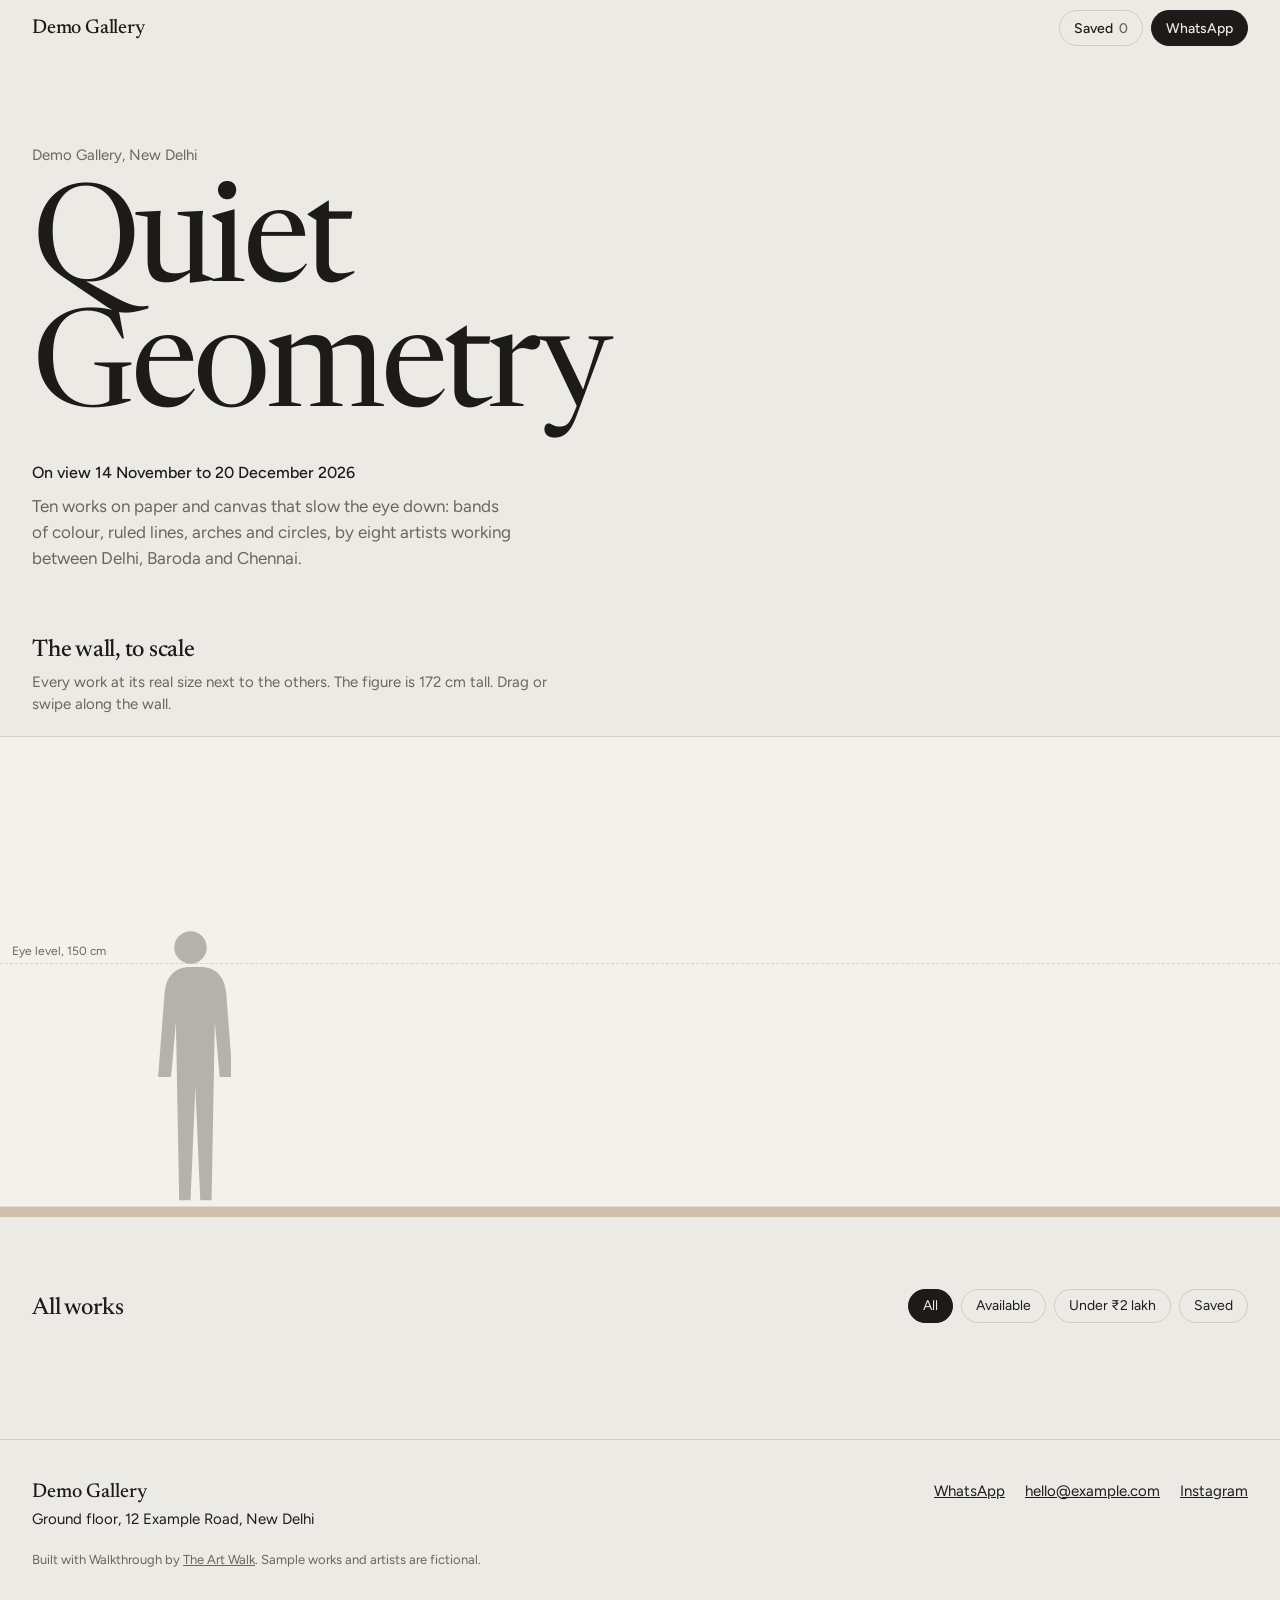
==== index.html @ 68a7f179 "Add files via upload" ====
<!doctype html>
<html lang="en">
<head>
<meta charset="utf-8">
<meta name="viewport" content="width=device-width, initial-scale=1, viewport-fit=cover">
<title>Demo Gallery</title>
<meta name="description" content="Current exhibition, every work to scale, with enquiries on WhatsApp.">
<meta name="theme-color" content="#ECEAE4" media="(prefers-color-scheme: light)">
<meta name="theme-color" content="#1C1B19" media="(prefers-color-scheme: dark)">
<link rel="preconnect" href="https://fonts.googleapis.com">
<link rel="preconnect" href="https://fonts.gstatic.com" crossorigin>
<link href="https://fonts.googleapis.com/css2?family=Figtree:wght@400;500;600&family=Newsreader:ital,opsz,wght@0,6..72,400;0,6..72,500;1,6..72,400&display=swap" rel="stylesheet">
<link rel="stylesheet" href="styles.css">
</head>
<body>

<header class="bar glass" id="bar">
  <a class="brand" href="#" id="brand">Demo Gallery</a>
  <div class="bar-actions">
    <button class="pill" id="savedBtn" type="button" aria-pressed="false">Saved <span id="savedCount">0</span></button>
    <a class="pill pill-solid" id="barEnquire" href="#" target="_blank" rel="noopener">WhatsApp</a>
  </div>
</header>

<main>
  <section class="intro">
    <p class="intro-where" id="introWhere">Demo Gallery, New Delhi</p>
    <h1 class="intro-title" id="showTitle">Quiet Geometry</h1>
    <p class="intro-dates" id="showDates"></p>
    <p class="intro-lede" id="showLede"></p>
  </section>

  <section class="wall-section" aria-labelledby="wallHead">
    <div class="section-head">
      <h2 id="wallHead">The wall, to scale</h2>
      <p>Every work at its real size next to the others. The figure is 172 cm tall. Drag or swipe along the wall.</p>
    </div>
    <div class="wall" id="wall" tabindex="0" aria-label="Works hung to scale, scrolls sideways">
      <div class="wall-inner" id="wallInner"></div>
    </div>
  </section>

  <section class="works" aria-labelledby="worksHead">
    <div class="section-head works-head">
      <h2 id="worksHead">All works</h2>
      <div class="filters" role="group" aria-label="Filter works" id="filters">
        <button type="button" class="chip" data-filter="all" aria-pressed="true">All</button>
        <button type="button" class="chip" data-filter="available" aria-pressed="false">Available</button>
        <button type="button" class="chip" data-filter="under2" aria-pressed="false">Under ₹2 lakh</button>
        <button type="button" class="chip" data-filter="saved" aria-pressed="false">Saved</button>
      </div>
    </div>
    <ul class="grid" id="grid"></ul>
    <p class="empty" id="empty" hidden>Nothing saved yet. Tap the heart on any work to keep it here.</p>
  </section>
</main>

<footer class="foot">
  <div>
    <p class="foot-name" id="footName">Demo Gallery</p>
    <p id="footAddress"></p>
  </div>
  <div class="foot-links" id="footLinks"></div>
  <p class="foot-credit">Built with Walkthrough by <a href="https://www.instagram.com/theartwalk.in/" target="_blank" rel="noopener">The Art Walk</a>. Sample works and artists are fictional.</p>
</footer>

<!-- Artwork viewer -->
<div class="viewer" id="viewer" role="dialog" aria-modal="true" aria-label="Artwork viewer" hidden>
  <div class="v-backdrop" id="vBackdrop"></div>
  <div class="v-stage" id="vStage"><div class="v-track" id="vTrack"></div></div>
  <div class="v-top" id="vTop">
    <button class="icon-btn" id="vClose" type="button" aria-label="Close viewer">
      <svg viewBox="0 0 24 24" aria-hidden="true"><path d="M6 6l12 12M18 6L6 18"/></svg>
    </button>
    <span class="v-count" id="vCount" aria-live="polite"></span>
    <button class="icon-btn" id="vSave" type="button" aria-pressed="false" aria-label="Save this work">
      <svg viewBox="0 0 24 24" aria-hidden="true"><path d="M12 20s-7-4.4-7-10a4 4 0 0 1 7-2.6A4 4 0 0 1 19 10c0 5.6-7 10-7 10z"/></svg>
    </button>
  </div>

  <section class="sheet" id="sheet" aria-label="Artwork details">
    <div class="sheet-drag" id="sheetDrag">
      <span class="grip" aria-hidden="true"></span>
      <div class="sheet-peek">
        <div>
          <h2 class="s-title" id="sTitle"></h2>
          <p class="s-artist" id="sArtist"></p>
        </div>
        <p class="s-price" id="sPrice"></p>
      </div>
    </div>
    <div class="sheet-body">
      <div class="s-actions">
        <a class="btn btn-light" id="sEnquire" href="#" target="_blank" rel="noopener">Ask on WhatsApp</a>
        <button class="btn btn-line" id="sWall" type="button">See on a wall</button>
      </div>
      <dl class="s-facts">
        <div><dt>Year</dt><dd id="sYear"></dd></div>
        <div><dt>Medium</dt><dd id="sMedium"></dd></div>
        <div><dt>Size</dt><dd id="sSize"></dd></div>
        <div><dt>Status</dt><dd id="sStatus"></dd></div>
      </dl>
      <p class="s-note" id="sNote"></p>
      <button class="btn btn-quiet" id="sShare" type="button">Share this work</button>
      <p class="s-hint">Double-tap or pinch to look closer. Swipe down to close.</p>
    </div>
  </section>
</div>

<!-- See it on a wall -->
<div class="room" id="room" role="dialog" aria-modal="true" aria-label="See the work on a wall" hidden>
  <div class="room-scene" id="roomScene">
    <div class="room-wall" id="roomWall"></div>
    <div class="room-floor" id="roomFloor"></div>
    <img class="room-art" id="roomArt" alt="">
    <svg class="room-sofa" id="roomSofa" viewBox="0 0 210 85" preserveAspectRatio="none" aria-hidden="true">
      <rect x="6" y="6" width="198" height="50" rx="12" class="sofa-back"/>
      <rect x="0" y="34" width="26" height="42" rx="10" class="sofa-arm"/>
      <rect x="184" y="34" width="26" height="42" rx="10" class="sofa-arm"/>
      <rect x="20" y="46" width="170" height="28" rx="8" class="sofa-seat"/>
      <rect x="14" y="74" width="5" height="11" class="sofa-leg"/>
      <rect x="191" y="74" width="5" height="11" class="sofa-leg"/>
    </svg>
    <svg class="room-person" id="roomPerson" viewBox="0 0 50 172" preserveAspectRatio="none" aria-hidden="true">
      <circle cx="25" cy="12" r="10"/>
      <path d="M25 24c-10 0-15 6-16 16l-4 52h8l3-34 2 110h7l3-70 3 70h7l2-110 3 34h8l-4-52c-1-10-6-16-16-16z"/>
    </svg>
  </div>
  <div class="room-ui" id="roomUi">
    <p class="room-caption" id="roomCaption"></p>
    <div class="swatches" role="group" aria-label="Wall colour" id="swatches">
      <button type="button" data-wall="#EDEAE3" data-floor="#B89B78" aria-pressed="true">Lime white</button>
      <button type="button" data-wall="#CFCBC2" data-floor="#9C8364" aria-pressed="false">Warm grey</button>
      <button type="button" data-wall="#9DAA98" data-floor="#8A6E50" aria-pressed="false">Sage</button>
      <button type="button" data-wall="#2E3B6E" data-floor="#5B4634" aria-pressed="false">Indigo</button>
      <button type="button" data-wall="#3A3936" data-floor="#4A3C30" aria-pressed="false">Charcoal</button>
    </div>
    <button class="btn btn-solid" id="roomClose" type="button">Done</button>
  </div>
</div>

<div class="toast" id="toast" role="status" aria-live="polite"></div>

<script src="gallery.config.js"></script>
<script src="data/works.js"></script>
<script src="app.js"></script>
</body>
</html>
---- styles.css ----
:root {
  --plaster: #ECEAE4;
  --wall: #F3F1EC;
  --ink: #1C1B19;
  --muted: #6A665E;
  --line: rgba(28, 27, 25, 0.14);
  --indigo: #2E3B8F;
  --red-dot: #C8322B;
  --floor: #CDBFAA;
  --glass: rgba(236, 234, 228, 0.72);
  --serif: 'Newsreader', 'Iowan Old Style', Georgia, serif;
  --sans: 'Figtree', system-ui, -apple-system, 'Segoe UI', sans-serif;
  --gutter: 16px;
  color-scheme: light;
}
@media (prefers-color-scheme: dark) {
  :root:not([data-theme="light"]) {
    --plaster: #1C1B19; --wall: #25241F; --ink: #ECEAE4; --muted: #A39E94;
    --line: rgba(236, 234, 228, 0.16); --indigo: #9AA8F0; --floor: #3A332B;
    --glass: rgba(28, 27, 25, 0.7); color-scheme: dark;
  }
}
:root[data-theme="dark"] {
  --plaster: #1C1B19; --wall: #25241F; --ink: #ECEAE4; --muted: #A39E94;
  --line: rgba(236, 234, 228, 0.16); --indigo: #9AA8F0; --floor: #3A332B;
  --glass: rgba(28, 27, 25, 0.7); color-scheme: dark;
}
@media (min-width: 700px) { :root { --gutter: 32px; } }

*, *::before, *::after { box-sizing: border-box; }
html { -webkit-text-size-adjust: 100%; }
html.locked, html.locked body { overflow: hidden; }
body {
  margin: 0; background: var(--plaster); color: var(--ink);
  font: 400 1rem/1.5 var(--sans); -webkit-font-smoothing: antialiased;
}
img { display: block; max-width: 100%; }
button { font: inherit; color: inherit; }
a { color: inherit; }
:focus-visible { outline: 2px solid var(--indigo); outline-offset: 3px; border-radius: 4px; }

/* ---------- Glass bar ---------- */
.glass {
  background: var(--glass);
  -webkit-backdrop-filter: blur(20px) saturate(170%);
  backdrop-filter: blur(20px) saturate(170%);
}
.bar {
  position: sticky; top: 0; z-index: 20;
  display: flex; align-items: center; justify-content: space-between; gap: 12px;
  height: 56px; padding: 0 var(--gutter);
  padding-top: env(safe-area-inset-top);
  box-sizing: content-box;
}
.bar::after { /* scroll edge: soft fade instead of a hard rule */
  content: ''; position: absolute; left: 0; right: 0; bottom: -12px; height: 12px;
  background: linear-gradient(var(--line), transparent); opacity: 0; transition: opacity .2s;
  pointer-events: none;
}
.bar.scrolled::after { opacity: .5; }
.brand { font: 500 1.25rem/1 var(--serif); text-decoration: none; letter-spacing: -0.01em; }
.bar-actions { display: flex; gap: 8px; }
.pill {
  display: inline-flex; align-items: center; gap: 6px; height: 36px; padding: 0 14px;
  border-radius: 18px; border: 1px solid var(--line); background: transparent;
  font-size: .875rem; font-weight: 500; text-decoration: none; cursor: pointer;
  transition: transform .1s ease-out, background-color .15s;
}
.pill:active, .chip:active, .btn:active, .icon-btn:active { transform: scale(.96); }
.pill span { font-variant-numeric: tabular-nums; color: var(--muted); }
.pill[aria-pressed="true"] { background: var(--ink); color: var(--plaster); }
.pill[aria-pressed="true"] span { color: inherit; opacity: .7; }
.pill-solid { background: var(--ink); color: var(--plaster); border-color: var(--ink); }

/* ---------- Intro ---------- */
.intro { padding: 48px var(--gutter) 40px; max-width: 1280px; margin: 0 auto; }
.intro-where { margin: 0 0 20px; color: var(--muted); font-size: .9375rem; }
.intro-title {
  margin: 0; font: 400 clamp(3.25rem, 11vw, 8.5rem)/0.92 var(--serif);
  letter-spacing: -0.035em; font-optical-sizing: auto; max-width: 11ch;
}
.intro-dates { margin: 24px 0 0; font-weight: 500; }
.intro-lede { margin: 8px 0 0; max-width: 44ch; color: var(--muted); font-size: 1.0625rem; line-height: 1.55; }
@media (min-width: 900px) { .intro { padding-top: 88px; padding-bottom: 64px; } }

/* ---------- Section heads ---------- */
.section-head { max-width: 1280px; margin: 0 auto; padding: 0 var(--gutter) 20px; }
.section-head h2 { margin: 0; font: 500 1.5rem/1.2 var(--serif); letter-spacing: -0.01em; }
.section-head p { margin: 6px 0 0; color: var(--muted); font-size: .9375rem; max-width: 52ch; }

/* ---------- The wall ---------- */
.wall-section { padding-bottom: 72px; }
.wall {
  position: relative; overflow-x: auto; overflow-y: hidden;
  background: var(--wall);
  border-top: 1px solid var(--line);
  scrollbar-width: none; cursor: grab; overscroll-behavior-x: contain;
}
.wall::-webkit-scrollbar { display: none; }
.wall.dragging { cursor: grabbing; }
.wall-inner {
  position: relative; height: clamp(300px, 56vh, 480px);
  min-width: 100%;
}
.wall-inner::after { /* floor */
  content: ''; position: absolute; left: 0; right: 0; bottom: 0; height: 10px;
  background: var(--floor); box-shadow: 0 -1px 0 rgba(0,0,0,.08);
}
.eye-line {
  position: absolute; left: 0; right: 0; height: 0;
  border-top: 1px dashed var(--line);
}
.eye-label {
  position: absolute; left: 12px; transform: translateY(-120%);
  font-size: .75rem; color: var(--muted); white-space: nowrap;
}
.wall-person { position: absolute; bottom: 10px; fill: var(--muted); opacity: .45; }
.wall-work {
  position: absolute; padding: 0; border: 0; background: none; cursor: pointer;
  box-shadow: 0 1px 2px rgba(0,0,0,.12), 0 8px 18px -8px rgba(0,0,0,.35);
  transition: transform .12s ease-out, filter .12s;
  -webkit-tap-highlight-color: transparent;
}
.wall-work img { width: 100%; height: 100%; object-fit: cover; }
.wall-work:active { transform: scale(.98); filter: brightness(.94); }
.wall-label {
  position: absolute; font-size: .75rem; line-height: 1.3; color: var(--muted);
  white-space: nowrap; pointer-events: none;
}
.wall-label cite { color: var(--ink); }

/* ---------- Grid ---------- */
.works { padding-bottom: 96px; }
.works-head { display: flex; flex-wrap: wrap; align-items: end; justify-content: space-between; gap: 16px; }
.filters { display: flex; flex-wrap: wrap; gap: 8px; }
.chip {
  height: 34px; padding: 0 14px; border-radius: 17px; cursor: pointer;
  border: 1px solid var(--line); background: transparent; font-size: .875rem;
  transition: transform .1s ease-out, background-color .15s, color .15s;
}
.chip[aria-pressed="true"] { background: var(--ink); color: var(--plaster); border-color: var(--ink); }
.grid {
  list-style: none; margin: 0 auto; padding: 0 var(--gutter); max-width: 1280px;
  columns: 2; column-gap: 16px;
}
@media (min-width: 700px) { .grid { columns: 3; column-gap: 32px; } }
@media (min-width: 1100px) { .grid { columns: 4; } }
.card { break-inside: avoid; margin: 0 0 36px; }
.card-open {
  display: block; width: 100%; padding: 0; border: 0; background: none; cursor: zoom-in;
  transition: transform .1s ease-out, filter .1s; -webkit-tap-highlight-color: transparent;
}
.card-open:active { transform: scale(.97); filter: brightness(.94); }
.card-open img { width: 100%; height: auto; box-shadow: 0 1px 2px rgba(0,0,0,.1); }
.card-meta { display: flex; justify-content: space-between; align-items: start; gap: 8px; margin-top: 12px; }
.card-title { margin: 0; font: 400 1.0625rem/1.25 var(--serif); }
.card-title cite { font-style: italic; }
.card-artist { margin: 2px 0 0; font-size: .875rem; }
.card-price { margin: 4px 0 0; font-size: .8125rem; color: var(--muted); display: flex; align-items: center; gap: 6px; }
.dot { width: 9px; height: 9px; border-radius: 50%; background: var(--red-dot); flex: none; }
.dot.half { background: linear-gradient(90deg, var(--red-dot) 50%, transparent 50%); box-shadow: inset 0 0 0 1px var(--red-dot); }
.save {
  flex: none; width: 40px; height: 40px; margin: -8px -8px 0 0; padding: 0; border: 0; background: none;
  display: grid; place-items: center; cursor: pointer; border-radius: 20px;
  transition: transform .12s ease-out;
}
.save:active { transform: scale(.85); }
.save svg, .icon-btn svg { width: 22px; height: 22px; fill: none; stroke: currentColor; stroke-width: 1.6; stroke-linecap: round; stroke-linejoin: round; }
.save[aria-pressed="true"] svg { fill: var(--indigo); stroke: var(--indigo); }
.empty { padding: 0 var(--gutter); max-width: 1280px; margin: 0 auto; color: var(--muted); }

/* ---------- Footer ---------- */
.foot {
  border-top: 1px solid var(--line); padding: 40px var(--gutter) calc(48px + env(safe-area-inset-bottom));
  display: grid; gap: 20px; max-width: 1280px; margin: 0 auto; font-size: .9375rem;
}
.foot p { margin: 0; }
.foot-name { font: 500 1.25rem/1.2 var(--serif); margin-bottom: 4px !important; }
.foot-links { display: flex; flex-wrap: wrap; gap: 8px 20px; }
.foot-credit { color: var(--muted); font-size: .8125rem; }
@media (min-width: 900px) { .foot { grid-template-columns: 1fr auto; } .foot-credit { grid-column: 1 / -1; } }

/* ---------- Viewer ---------- */
.viewer {
  position: fixed; inset: 0; z-index: 50; touch-action: none;
  color: #EEECE7; user-select: none; -webkit-user-select: none;
}
.v-backdrop { position: absolute; inset: 0; background: #0E0E0D; opacity: 0; }
.v-stage { position: absolute; inset: 0; overflow: hidden; }
.v-track { position: absolute; inset: 0; will-change: transform; }
.v-slide { position: absolute; inset: 0; }
.v-slide img {
  position: absolute; transform-origin: 50% 50%; will-change: transform;
  box-shadow: 0 30px 60px -20px rgba(0,0,0,.6);
  -webkit-user-drag: none;
}
.v-top {
  position: absolute; left: 0; right: 0; top: 0;
  display: flex; align-items: center; justify-content: space-between;
  padding: calc(10px + env(safe-area-inset-top)) 12px 10px; opacity: 0;
}
.v-count { font-size: .8125rem; color: rgba(238,236,231,.7); font-variant-numeric: tabular-nums; }
.icon-btn {
  width: 40px; height: 40px; border-radius: 20px; border: 0; cursor: pointer;
  display: grid; place-items: center; color: #EEECE7;
  background: rgba(40, 39, 36, .55);
  -webkit-backdrop-filter: blur(16px) saturate(160%); backdrop-filter: blur(16px) saturate(160%);
  transition: transform .1s ease-out;
}
.icon-btn[aria-pressed="true"] svg { fill: #EEECE7; }

.sheet {
  position: absolute; left: 0; right: 0; bottom: 0; max-height: 84vh;
  display: flex; flex-direction: column;
  border-radius: 22px 22px 0 0;
  background: rgba(34, 33, 30, .66);
  -webkit-backdrop-filter: blur(28px) saturate(160%); backdrop-filter: blur(28px) saturate(160%);
  box-shadow: inset 0 1px 0 rgba(255,255,255,.12);
  transform: translate3d(0, 110%, 0); will-change: transform;
  padding-bottom: env(safe-area-inset-bottom);
}
.sheet-drag { padding: 8px 20px 16px; cursor: grab; touch-action: none; }
.grip { display: block; width: 36px; height: 5px; border-radius: 3px; background: rgba(255,255,255,.3); margin: 0 auto 14px; }
.sheet-peek { display: flex; justify-content: space-between; align-items: start; gap: 16px; }
.s-title { margin: 0; font: italic 400 1.5rem/1.15 var(--serif); letter-spacing: -0.01em; }
.s-artist { margin: 4px 0 0; font-size: .9375rem; letter-spacing: .01em; color: rgba(238,236,231,.82); }
.s-price { margin: 4px 0 0; font-size: 1rem; font-weight: 600; letter-spacing: .01em; white-space: nowrap; display: flex; align-items: center; gap: 6px; }
.sheet-body { padding: 0 20px 24px; overflow-y: auto; touch-action: pan-y; overscroll-behavior: contain; }
.s-actions { display: grid; grid-template-columns: 1fr 1fr; gap: 10px; }
.btn {
  display: inline-flex; align-items: center; justify-content: center; min-height: 48px; padding: 0 16px;
  border-radius: 14px; font-size: .9375rem; font-weight: 600; letter-spacing: .01em; text-decoration: none; cursor: pointer;
  border: 1px solid transparent; transition: transform .1s ease-out, background-color .15s; text-align: center;
}
.btn-light { background: #F3F1EC; color: #1C1B19; }
.btn-line { background: transparent; color: #EEECE7; border-color: rgba(255,255,255,.28); }
.btn-quiet { background: rgba(255,255,255,.08); color: #EEECE7; width: 100%; margin-top: 16px; }
.btn-solid { background: var(--ink); color: var(--plaster); }
.s-facts { margin: 24px 0 0; display: grid; grid-template-columns: 1fr 1fr; gap: 14px 16px; }
.s-facts div { border-top: 1px solid rgba(255,255,255,.12); padding-top: 10px; }
.s-facts dt { font-size: .75rem; letter-spacing: .02em; color: rgba(238,236,231,.62); }
.s-facts dd { margin: 2px 0 0; font-size: .9375rem; }
.s-note { margin: 20px 0 0; font: 400 1.0625rem/1.6 var(--serif); color: rgba(238,236,231,.9); max-width: 60ch; }
.s-hint { margin: 16px 0 0; font-size: .8125rem; color: rgba(238,236,231,.55); }

@media (min-width: 900px) {
  .sheet {
    left: auto; right: 16px; top: 16px; bottom: 16px; width: 380px; max-height: none;
    border-radius: 22px; transform: translate3d(420px, 0, 0); padding-bottom: 0;
  }
  .sheet-drag { cursor: default; padding-top: 24px; }
  .grip { display: none; }
  .v-top { right: 412px; }
}

/* ---------- Room ---------- */
.room { position: fixed; inset: 0; z-index: 60; opacity: 0; background: #0E0E0D; touch-action: none; }
.room-scene { position: absolute; inset: 0; will-change: transform; }
.room-wall, .room-floor { position: absolute; left: 0; right: 0; transition: background-color .35s ease; }
.room-wall { top: 0; background: #EDEAE3; }
.room-floor { bottom: 0; background: #B89B78; }
.room-floor::before { content: ''; position: absolute; left: 0; right: 0; top: 0; height: 6px; background: rgba(0,0,0,.12); }
.room-art { position: absolute; box-shadow: 0 2px 3px rgba(0,0,0,.18), 0 18px 30px -12px rgba(0,0,0,.45); }
.room-sofa { position: absolute; }
.sofa-back { fill: #6F6A60; } .sofa-arm { fill: #625D54; } .sofa-seat { fill: #7C766B; } .sofa-leg { fill: #3A3631; }
.room-person { position: absolute; fill: rgba(28,27,25,.32); }
.room-ui {
  position: absolute; left: 0; right: 0; bottom: 0;
  padding: 16px var(--gutter) calc(16px + env(safe-area-inset-bottom));
  display: grid; gap: 12px; color: #EEECE7;
  background: rgba(30, 29, 27, .78);
  -webkit-backdrop-filter: blur(24px) saturate(160%); backdrop-filter: blur(24px) saturate(160%);
}
.room-caption { margin: 0; font-size: .875rem; color: rgba(238,236,231,.8); }
.room-caption cite { color: #EEECE7; font-family: var(--serif); font-size: 1rem; }
.swatches { display: flex; gap: 8px; overflow-x: auto; scrollbar-width: none; }
.swatches button {
  flex: none; height: 34px; padding: 0 12px 0 34px; border-radius: 17px; cursor: pointer;
  border: 1px solid rgba(255,255,255,.2); background: transparent; color: #EEECE7; font-size: .8125rem; position: relative;
}
.swatches button::before {
  content: ''; position: absolute; left: 8px; top: 8px; width: 18px; height: 18px; border-radius: 50%;
  background: var(--sw); box-shadow: inset 0 0 0 1px rgba(255,255,255,.25);
}
.swatches button[aria-pressed="true"] { border-color: #EEECE7; }
.room-ui .btn-solid { background: #F3F1EC; color: #1C1B19; }
@media (min-width: 900px) {
  .room-ui { grid-template-columns: 1fr auto auto; align-items: center; }
}

/* ---------- Toast ---------- */
.toast {
  position: fixed; left: 50%; bottom: calc(24px + env(safe-area-inset-bottom)); z-index: 80;
  transform: translate(-50%, 20px); opacity: 0; pointer-events: none;
  padding: 10px 16px; border-radius: 12px; font-size: .875rem;
  background: rgba(28,27,25,.86); color: #EEECE7;
  -webkit-backdrop-filter: blur(16px); backdrop-filter: blur(16px);
  transition: opacity .2s ease, transform .3s cubic-bezier(.2,.8,.2,1);
}
.toast.show { opacity: 1; transform: translate(-50%, 0); }

/* ---------- Accessibility preferences ---------- */
@media (prefers-reduced-transparency: reduce) {
  .glass { background: var(--plaster); -webkit-backdrop-filter: none; backdrop-filter: none; }
  .sheet, .room-ui, .icon-btn { background: #22211E; -webkit-backdrop-filter: none; backdrop-filter: none; }
}
@media (prefers-contrast: more) {
  :root { --line: rgba(28,27,25,.5); --muted: #45423D; }
  .sheet { background: #1C1B19; box-shadow: inset 0 0 0 1px #EEECE7; }
}
@media (prefers-reduced-motion: reduce) {
  *, *::before, *::after { transition-duration: .01ms !important; }
}
@media (min-width: 900px) { .s-actions { grid-template-columns: 1fr; } }
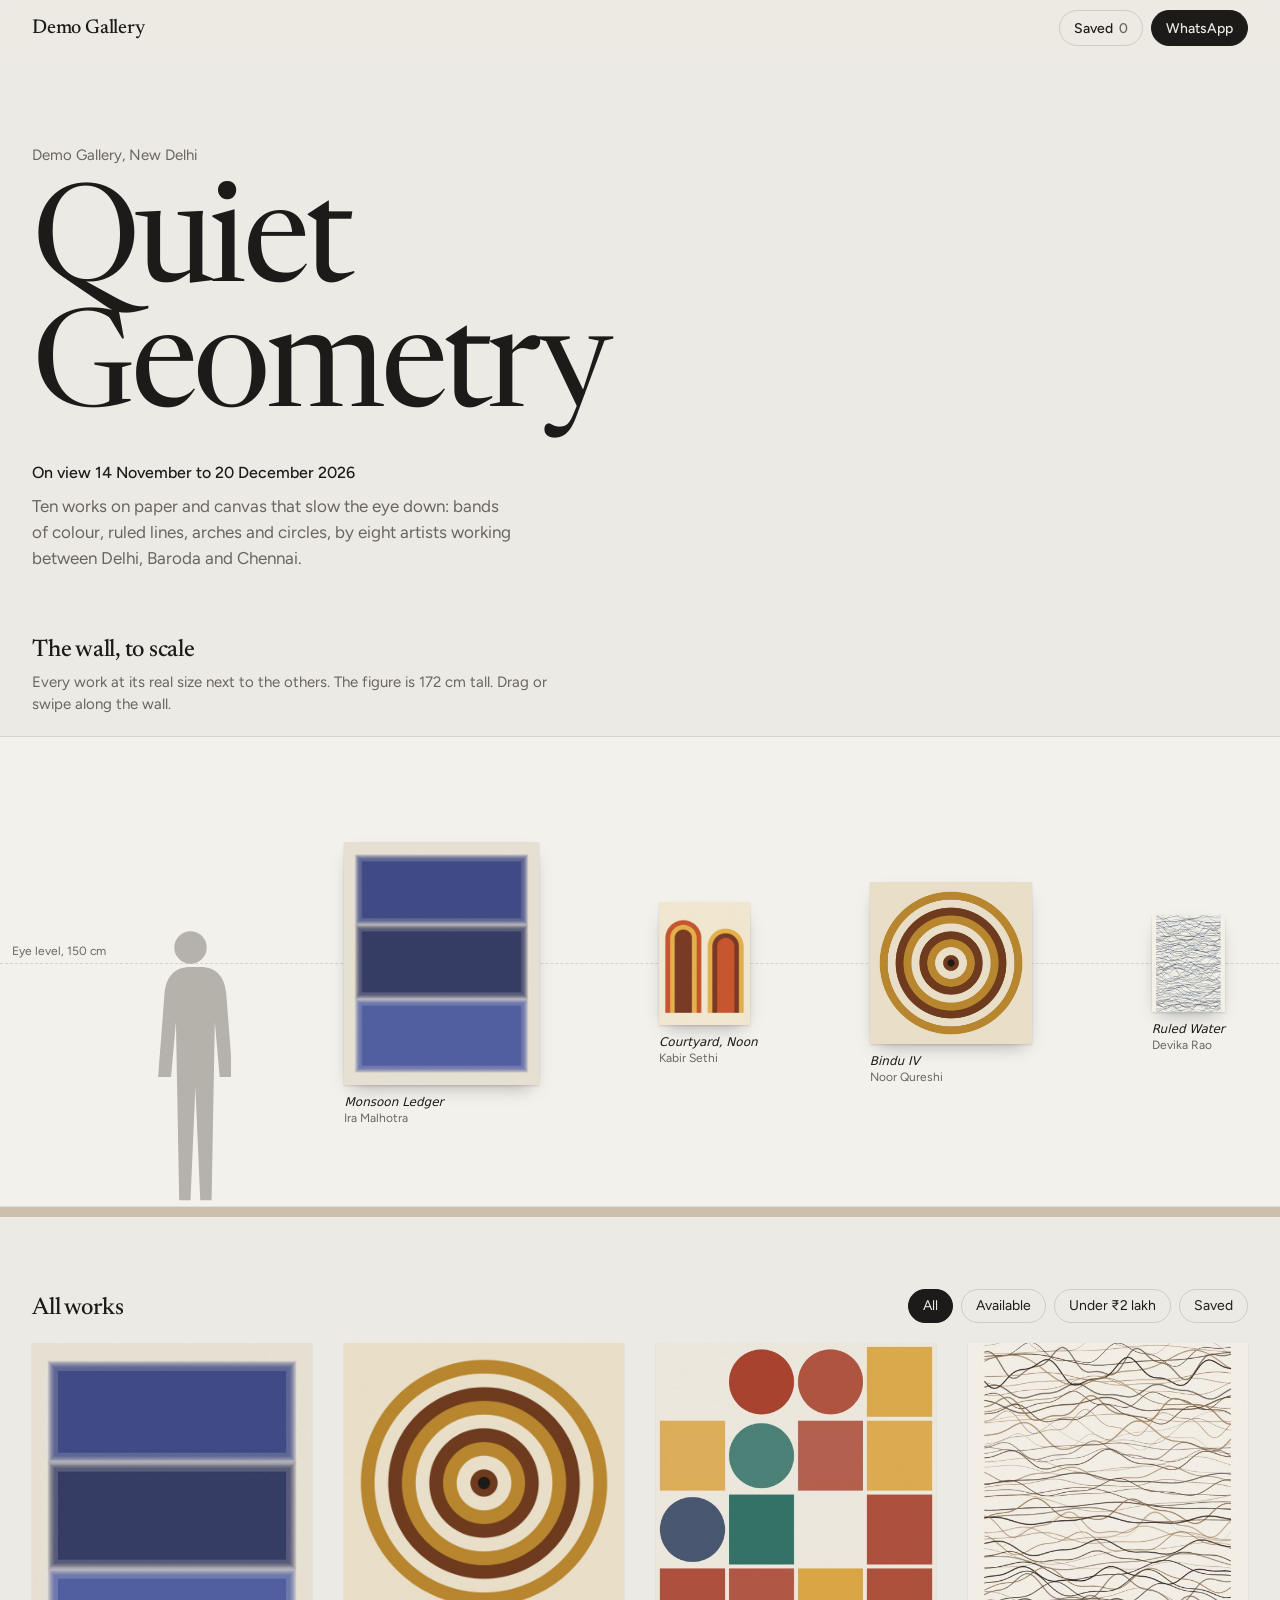
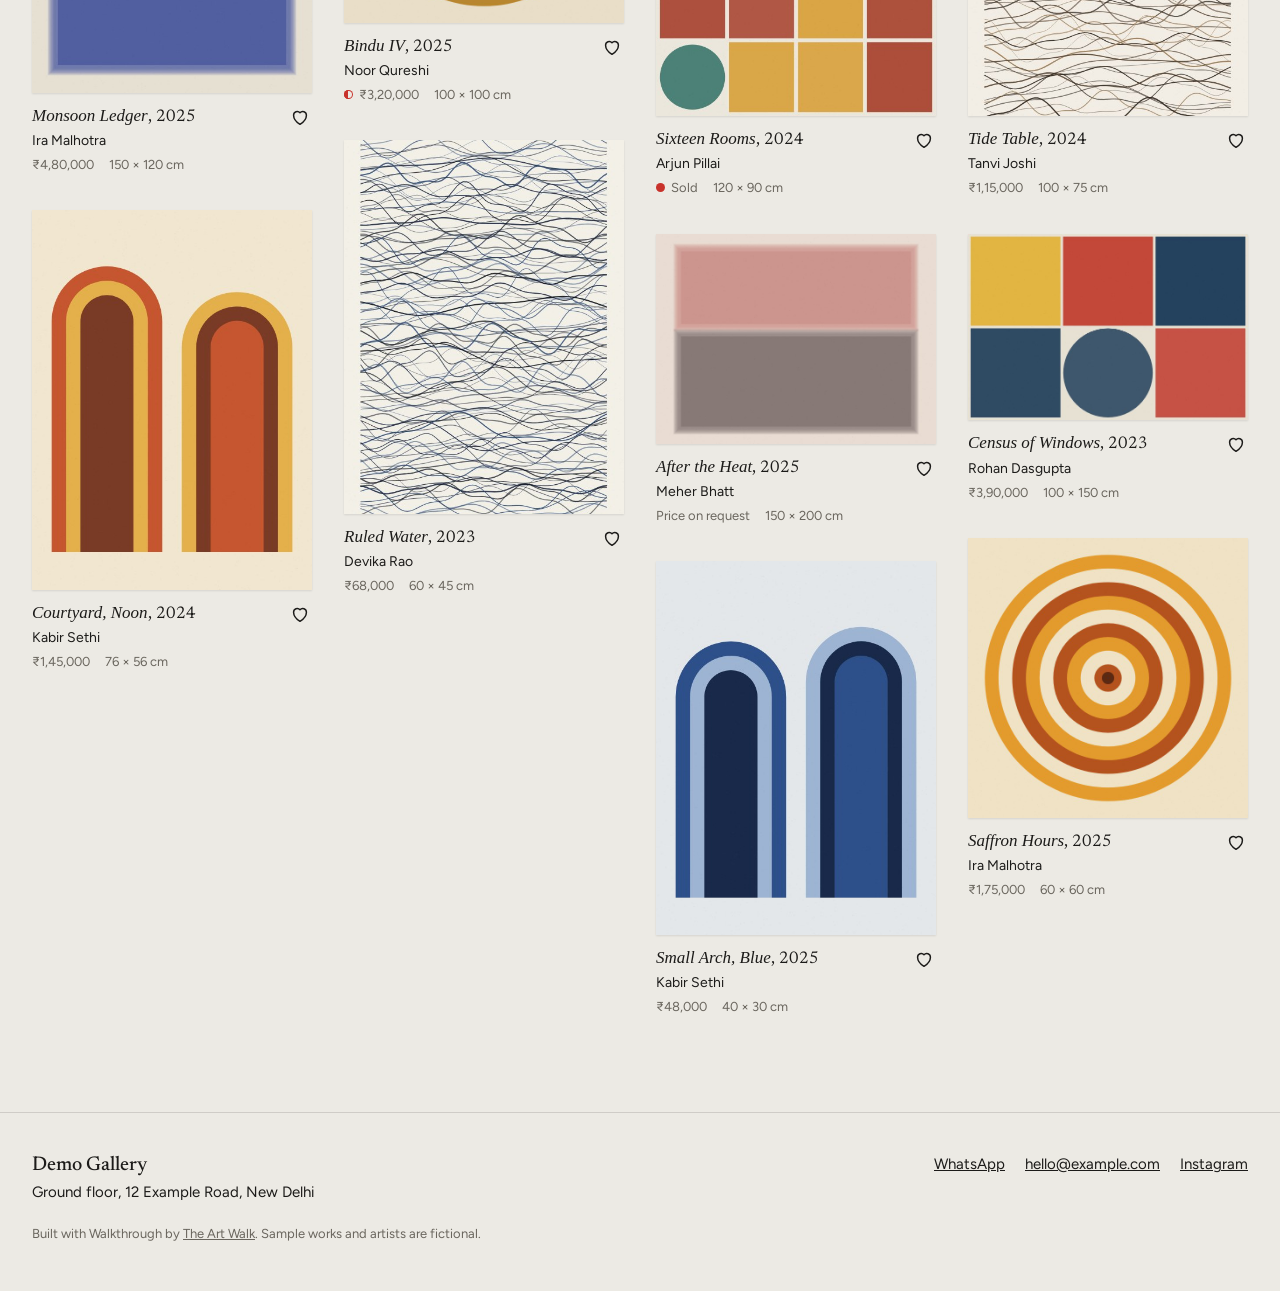
==== commit d270caf2: "Add files via upload" ====
--- a/index.html
+++ b/index.html
@@ -142,6 +142,7 @@
 <div class="toast" id="toast" role="status" aria-live="polite"></div>
 
 <script src="gallery.config.js"></script>
+<script src="art.js"></script>
 <script src="data/works.js"></script>
 <script src="app.js"></script>
 </body>
--- a/styles.css
+++ b/styles.css
@@ -312,3 +312,12 @@
   *, *::before, *::after { transition-duration: .01ms !important; }
 }
 @media (min-width: 900px) { .s-actions { grid-template-columns: 1fr; } }
+
+/* ---------- Private viewing ---------- */
+.private-badge {
+  margin-left: 10px; padding: 3px 9px; border-radius: 10px; font-size: .75rem; font-weight: 500;
+  color: var(--indigo); box-shadow: inset 0 0 0 1px var(--indigo); white-space: nowrap;
+}
+.bar > .brand { display: inline-flex; }
+.closed-actions { display: flex; flex-wrap: wrap; gap: 8px; margin-top: 20px; }
+@media (max-width: 420px) { .is-room .bar-actions .pill:not(.pill-solid) { display: none; } }
